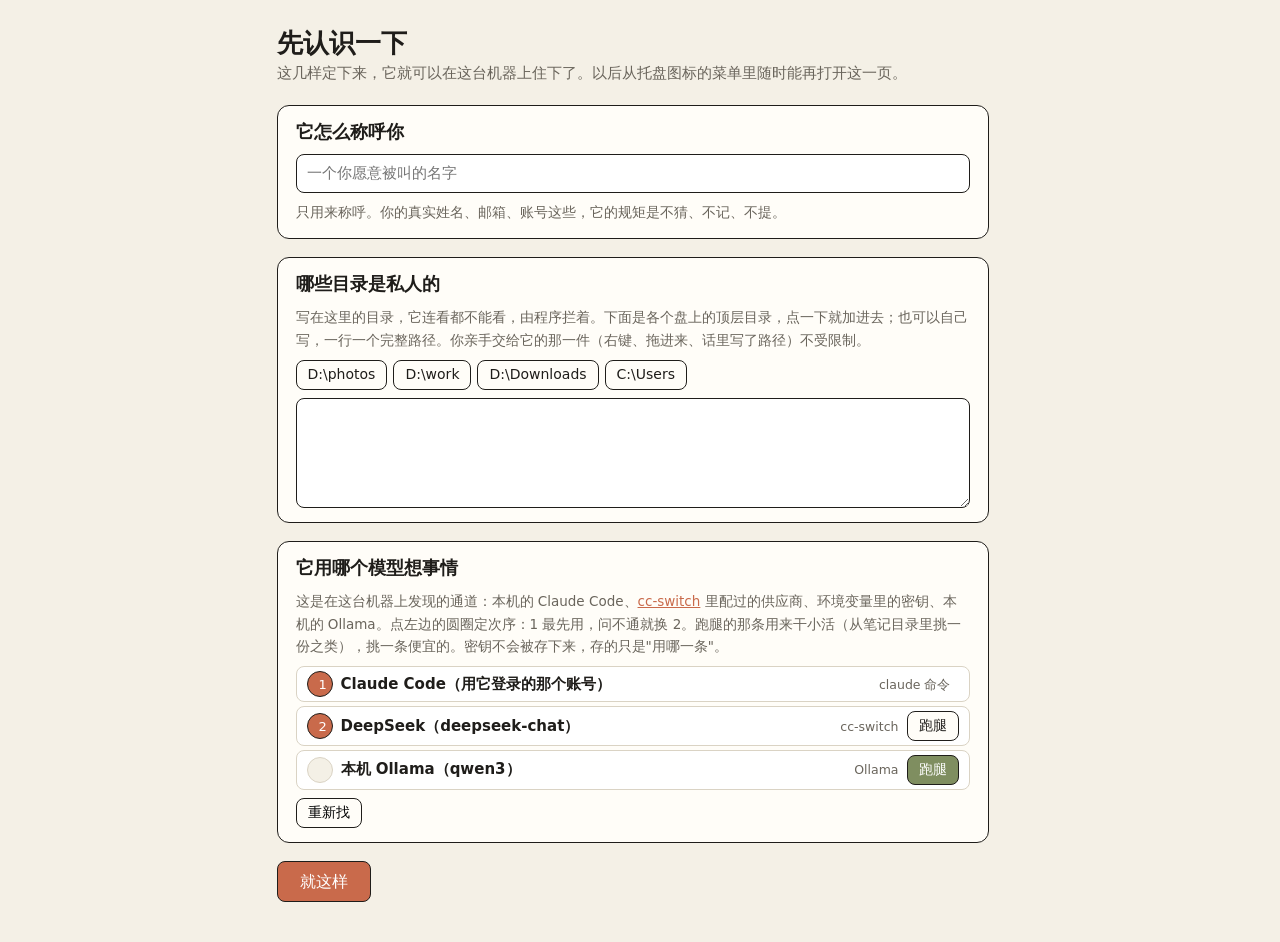
==== app/ui/setup.html @ 7ec7103e "Your Device Soul: first public release" ====
<!doctype html>
<html lang="zh">
<head>
<meta charset="utf-8">
<meta name="viewport" content="width=device-width, initial-scale=1">
<title>ysoul · 设置</title>
<style>
  :root { --paper: #F4F0E6; --wash: #FFFDF8; --ink: #1F1D1A; --muted: #6A655C; --line: #DAD3C4; --clay: #C96A4B; --olive: #7F8E60;
    --serif: "Noto Serif SC", "Songti SC", "SimSun", serif; --sans: "Noto Sans SC", "Microsoft YaHei UI", "Microsoft YaHei", system-ui, sans-serif; }
  * { box-sizing: border-box; }
  html { scrollbar-gutter: stable; }
  body { margin: 0; background: var(--paper); color: var(--ink); font: 15px/1.7 var(--sans); }
  main { max-width: 760px; margin: 0 auto; padding-block: 26px 40px; padding-inline: 24px; display: flex; flex-direction: column; gap: 18px; }
  h1 { font: 600 26px var(--serif); margin: 0; }
  h2 { font: 600 18px var(--serif); margin: 0 0 2px; }
  p { margin: 0; }
  .lead { color: var(--muted); }
  section { background: var(--wash); border: 1.5px solid var(--ink); border-radius: 12px; padding: 14px 18px; display: flex; flex-direction: column; gap: 8px; }
  .why { color: var(--muted); font-size: 13.5px; }
  input[type=text], textarea { font: inherit; color: var(--ink); background: #fff; border: 1.5px solid var(--ink); border-radius: 8px; padding: 6px 10px; width: 100%; }
  textarea { min-height: 110px; resize: vertical; font-family: "Cascadia Mono", Consolas, monospace; font-size: 13.5px; }
  .chips { display: flex; flex-wrap: wrap; gap: 6px; }
  .chips button, .row button, footer button { font: inherit; font-size: 14px; background: var(--wash); border: 1.5px solid var(--ink); border-radius: 8px; padding: 2px 11px; cursor: pointer; color: var(--ink); }
  .chips button.on { background: var(--ink); color: var(--wash); }
  .list { display: flex; flex-direction: column; gap: 4px; max-height: 250px; overflow-y: auto; }
  .row { display: grid; grid-template-columns: auto 1fr auto auto; gap: 8px; align-items: center; border: 1px solid var(--line); border-radius: 8px; padding: 4px 10px; background: #fff; }
  .row b { font-weight: 600; overflow-wrap: anywhere; }
  .row small { color: var(--muted); }
  .row .n { width: 26px; height: 26px; border-radius: 999px; background: var(--paper); border: 1px solid var(--line); display: grid; place-items: center; font-size: 13px; }
  .row.strong .n { background: var(--clay); color: #fff; border-color: var(--ink); }
  .row button.on { background: var(--olive); color: #fff; }
  footer { display: flex; align-items: center; gap: 12px; }
  footer button { background: var(--clay); color: #fff; padding: 6px 22px; font-size: 16px; }
  #saved { color: var(--olive); }
  code { background: var(--paper); border: 1px solid var(--line); border-radius: 5px; padding: 0 5px; font-size: 13px; }
  a { color: var(--clay); }
</style>
</head>
<body>
<main>
  <div>
    <h1>先认识一下</h1>
    <p class="lead">这几样定下来，它就可以在这台机器上住下了。以后从托盘图标的菜单里随时能再打开这一页。</p>
  </div>

  <section>
    <h2>它怎么称呼你</h2>
    <input type="text" id="owner" placeholder="一个你愿意被叫的名字" maxlength="24">
    <p class="why">只用来称呼。你的真实姓名、邮箱、账号这些，它的规矩是不猜、不记、不提。</p>
  </section>

  <section>
    <h2>哪些目录是私人的</h2>
    <p class="why">写在这里的目录，它连看都不能看，由程序拦着。下面是各个盘上的顶层目录，点一下就加进去；也可以自己写，一行一个完整路径。你亲手交给它的那一件（右键、拖进来、话里写了路径）不受限制。</p>
    <div class="chips" id="suggest"></div>
    <textarea id="private" spellcheck="false"></textarea>
  </section>

  <section>
    <h2>它用哪个模型想事情</h2>
    <p class="why">这是在这台机器上发现的通道：本机的 Claude Code、<a href="https://github.com/farion1231/cc-switch" target="_blank">cc-switch</a> 里配过的供应商、环境变量里的密钥、本机的 Ollama。点左边的圆圈定次序：1 最先用，问不通就换 2。跑腿的那条用来干小活（从笔记目录里挑一份之类），挑一条便宜的。密钥不会被存下来，存的只是"用哪一条"。</p>
    <div class="list" id="channels"></div>
    <p class="why" id="nochannel" hidden>一条都没发现。最省事的办法：装一个 cc-switch，在里面配一条供应商（它支持各家的入口和密钥），再回到这里点"重新找"。或者设好 <code>OPENAI_API_KEY</code>、<code>ANTHROPIC_API_KEY</code> 这样的环境变量。</p>
    <div><button id="rescan" class="chips" style="font:inherit;font-size:14px;background:var(--wash);border:1.5px solid var(--ink);border-radius:8px;padding:2px 11px;cursor:pointer">重新找</button></div>
  </section>

  <footer>
    <button id="save">就这样</button>
    <span id="saved" hidden>存好了。它在桌面右下角的箱子里。</span>
  </footer>
</main>
<script>
(function () {
  'use strict';
  var T = window.__TAURI__ || null, $ = function (id) { return document.getElementById(id); };
  var strong = [], cheap = null, all = [];
  function lines() { return $('private').value.split('\n').map(function (s) { return s.trim(); }).filter(Boolean); }
  function drawSuggest(dirs) {
    var box = $('suggest'); box.textContent = '';
    dirs.forEach(function (d) {
      var b = document.createElement('button'); b.textContent = d; b.className = lines().indexOf(d) >= 0 ? 'on' : '';
      b.onclick = function () { var cur = lines(), i = cur.indexOf(d); if (i >= 0) cur.splice(i, 1); else cur.push(d); $('private').value = cur.join('\n'); drawSuggest(dirs); };
      box.appendChild(b);
    });
  }
  function drawChannels() {
    var box = $('channels'); box.textContent = ''; $('nochannel').hidden = all.length > 0;
    all.forEach(function (c) {
      var row = document.createElement('div'), n = strong.indexOf(c.id); row.className = 'row' + (n >= 0 ? ' strong' : '');
      var num = document.createElement('button'); num.className = 'n'; num.textContent = n >= 0 ? n + 1 : ''; num.title = '点一下：排进强模型的次序，或者拿出来';
      num.onclick = function () { var i = strong.indexOf(c.id); if (i >= 0) strong.splice(i, 1); else strong.push(c.id); drawChannels(); };
      var name = document.createElement('b'); name.textContent = c.name;
      var src = document.createElement('small'); src.textContent = c.source;
      var ch = document.createElement('button'); ch.textContent = '跑腿'; ch.className = cheap === c.id ? 'on' : ''; ch.hidden = c.wire === 'ClaudeCode';
      ch.onclick = function () { cheap = cheap === c.id ? null : c.id; drawChannels(); };
      row.appendChild(num); row.appendChild(name); row.appendChild(src); row.appendChild(ch); box.appendChild(row);
    });
  }
  function load() {
    if (!T) {     // 不带后端的预览
      $('owner').value = ''; drawSuggest(['D:\\photos', 'D:\\work', 'D:\\Downloads', 'C:\\Users']);
      all = [{ id: 'claude-code', name: 'Claude Code（用它登录的那个账号）', source: 'claude 命令', wire: 'ClaudeCode' }, { id: 'a', name: 'DeepSeek（deepseek-chat）', source: 'cc-switch', wire: 'Anthropic' }, { id: 'b', name: '本机 Ollama（qwen3）', source: 'Ollama', wire: 'OpenAI' }]; strong = ['claude-code', 'a']; cheap = 'b'; drawChannels(); return;
    }
    T.core.invoke('setup_load').then(function (s) {
      $('owner').value = s.owner || ''; $('private').value = (s.private_dirs || []).join('\n'); drawSuggest(s.suggest || []);
      all = s.channels || []; strong = s.strong || []; cheap = s.cheap || null; drawChannels();
    });
  }
  $('private').addEventListener('input', function () { Array.prototype.forEach.call($('suggest').children, function (b) { b.className = lines().indexOf(b.textContent) >= 0 ? 'on' : ''; }); });
  $('rescan').onclick = load;
  $('save').onclick = function () {
    var done = T ? T.core.invoke('setup_save', { owner: $('owner').value.trim(), privateDirs: lines(), strong: strong, cheap: cheap }) : Promise.resolve();
    done.then(function () { $('saved').hidden = false; setTimeout(function () { if (T) T.window.getCurrentWindow().hide(); }, 1400); }, function (e) { $('saved').hidden = false; $('saved').textContent = '没存成：' + e; });
  };
  load();
})();
</script>
</body>
</html>
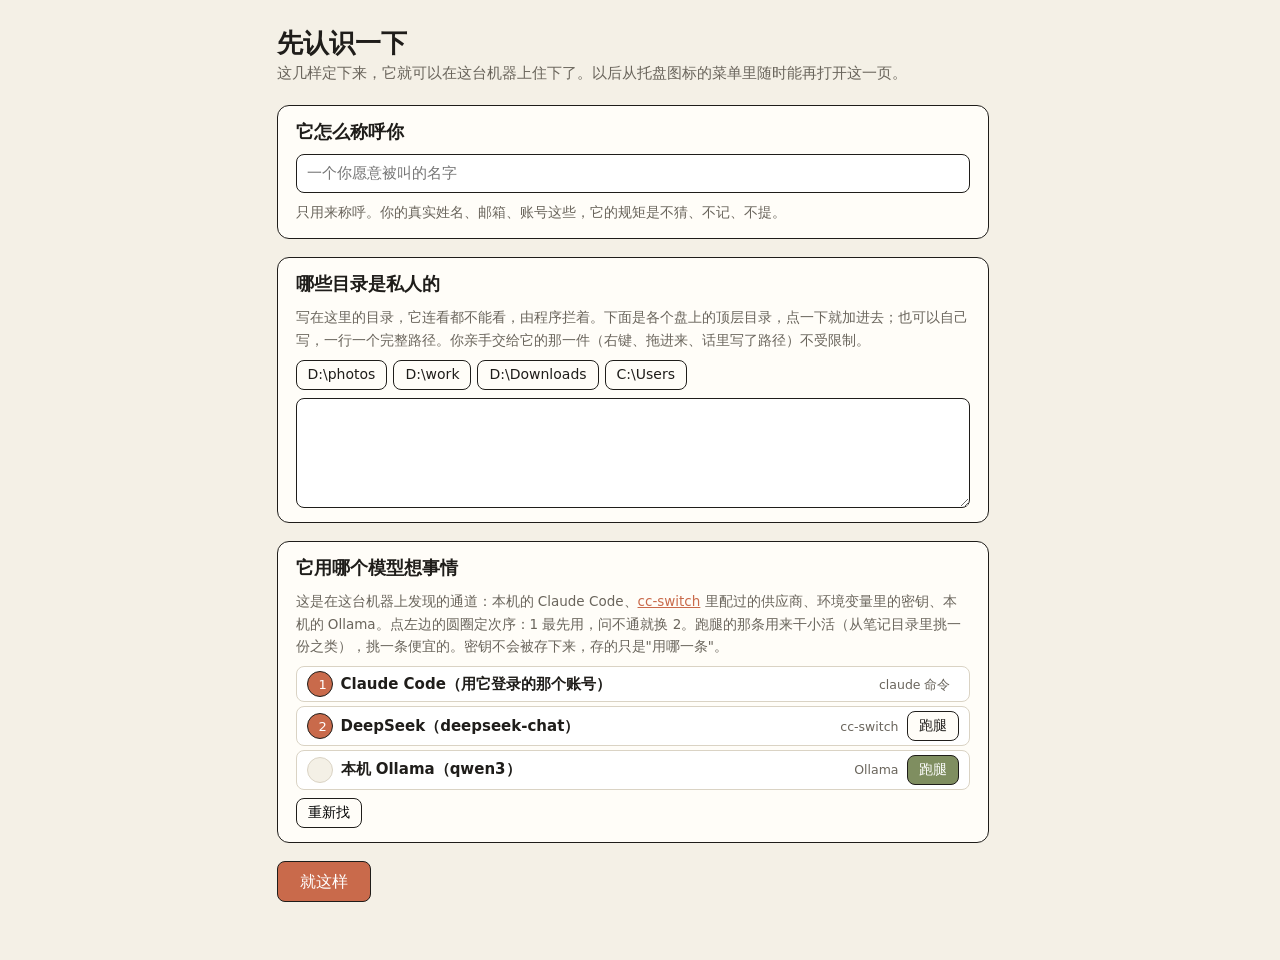
==== commit 714e3d53: "feat: ship an installer; finish first-time setup from the settings window; fix dragging the cat" ====
--- a/app/ui/setup.html
+++ b/app/ui/setup.html
@@ -8,6 +8,7 @@
   :root { --paper: #F4F0E6; --wash: #FFFDF8; --ink: #1F1D1A; --muted: #6A655C; --line: #DAD3C4; --clay: #C96A4B; --olive: #7F8E60;
     --serif: "Noto Serif SC", "Songti SC", "SimSun", serif; --sans: "Noto Sans SC", "Microsoft YaHei UI", "Microsoft YaHei", system-ui, sans-serif; }
   * { box-sizing: border-box; }
+  [hidden] { display: none !important; }
   html { scrollbar-gutter: stable; }
   body { margin: 0; background: var(--paper); color: var(--ink); font: 15px/1.7 var(--sans); }
   main { max-width: 760px; margin: 0 auto; padding-block: 26px 40px; padding-inline: 24px; display: flex; flex-direction: column; gap: 18px; }
@@ -64,16 +65,23 @@
     <div><button id="rescan" class="chips" style="font:inherit;font-size:14px;background:var(--wash);border:1.5px solid var(--ink);border-radius:8px;padding:2px 11px;cursor:pointer">重新找</button></div>
   </section>
 
+  <section id="birth" hidden>
+    <h2>最后一步：让它认识这台电脑</h2>
+    <p class="why">它会把这台电脑清点一遍（装了哪些软件、有哪些项目、开机启动了什么），存成清单，然后写下它的第一批笔记。上面列为私人的目录它不会进去看。大约十分钟，会打开一个终端窗口显示进度，期间你可以照常用电脑。只需要做这一次。</p>
+    <div><button id="born" style="font:inherit;font-size:16px;background:var(--clay);color:#fff;border:1.5px solid var(--ink);border-radius:8px;padding:6px 22px;cursor:pointer">开始</button> <span class="why" id="born-msg"></span></div>
+  </section>
+
   <footer>
     <button id="save">就这样</button>
     <span id="saved" hidden>存好了。它在桌面右下角的箱子里。</span>
   </footer>
+  <p class="why" id="home"></p>
 </main>
 <script>
 (function () {
   'use strict';
   var T = window.__TAURI__ || null, $ = function (id) { return document.getElementById(id); };
-  var strong = [], cheap = null, all = [];
+  var strong = [], cheap = null, all = [], born = true;
   function lines() { return $('private').value.split('\n').map(function (s) { return s.trim(); }).filter(Boolean); }
   function drawSuggest(dirs) {
     var box = $('suggest'); box.textContent = '';
@@ -104,14 +112,25 @@
     T.core.invoke('setup_load').then(function (s) {
       $('owner').value = s.owner || ''; $('private').value = (s.private_dirs || []).join('\n'); drawSuggest(s.suggest || []);
       all = s.channels || []; strong = s.strong || []; cheap = s.cheap || null; drawChannels();
+      born = !!s.born; $('home').textContent = '它的记忆和设置存在：' + s.home;
     });
   }
   $('private').addEventListener('input', function () { Array.prototype.forEach.call($('suggest').children, function (b) { b.className = lines().indexOf(b.textContent) >= 0 ? 'on' : ''; }); });
   $('rescan').onclick = load;
   $('save').onclick = function () {
     var done = T ? T.core.invoke('setup_save', { owner: $('owner').value.trim(), privateDirs: lines(), strong: strong, cheap: cheap }) : Promise.resolve();
-    done.then(function () { $('saved').hidden = false; setTimeout(function () { if (T) T.window.getCurrentWindow().hide(); }, 1400); }, function (e) { $('saved').hidden = false; $('saved').textContent = '没存成：' + e; });
+    done.then(function () {
+      $('saved').hidden = false;
+      // 还没初始化过：存好之后不关窗口，把最后一步亮出来
+      if (!born) { $('saved').textContent = '存好了。还差最后一步，见上面。'; $('birth').hidden = false; $('birth').scrollIntoView({ behavior: 'smooth' }); }
+      else setTimeout(function () { if (T) T.window.getCurrentWindow().hide(); }, 1400);
+    }, function (e) { $('saved').hidden = false; $('saved').textContent = '没存成：' + e; });
   };
+  $('born').onclick = function () {
+    if (!T) { $('born-msg').textContent = '（预览里不会真的开始）'; return; }
+    T.core.invoke('birth_start').then(function () { born = true; $('born').disabled = true; $('born-msg').textContent = '已经在另一个窗口里开始了。做完之后点一下右下角的箱子，选"聊聊"。这一页可以关了。'; }, function (e) { $('born-msg').textContent = String(e); });
+  };
+  if (!T && /fresh/.test(location.hash)) { born = false; }
   load();
 })();
 </script>
